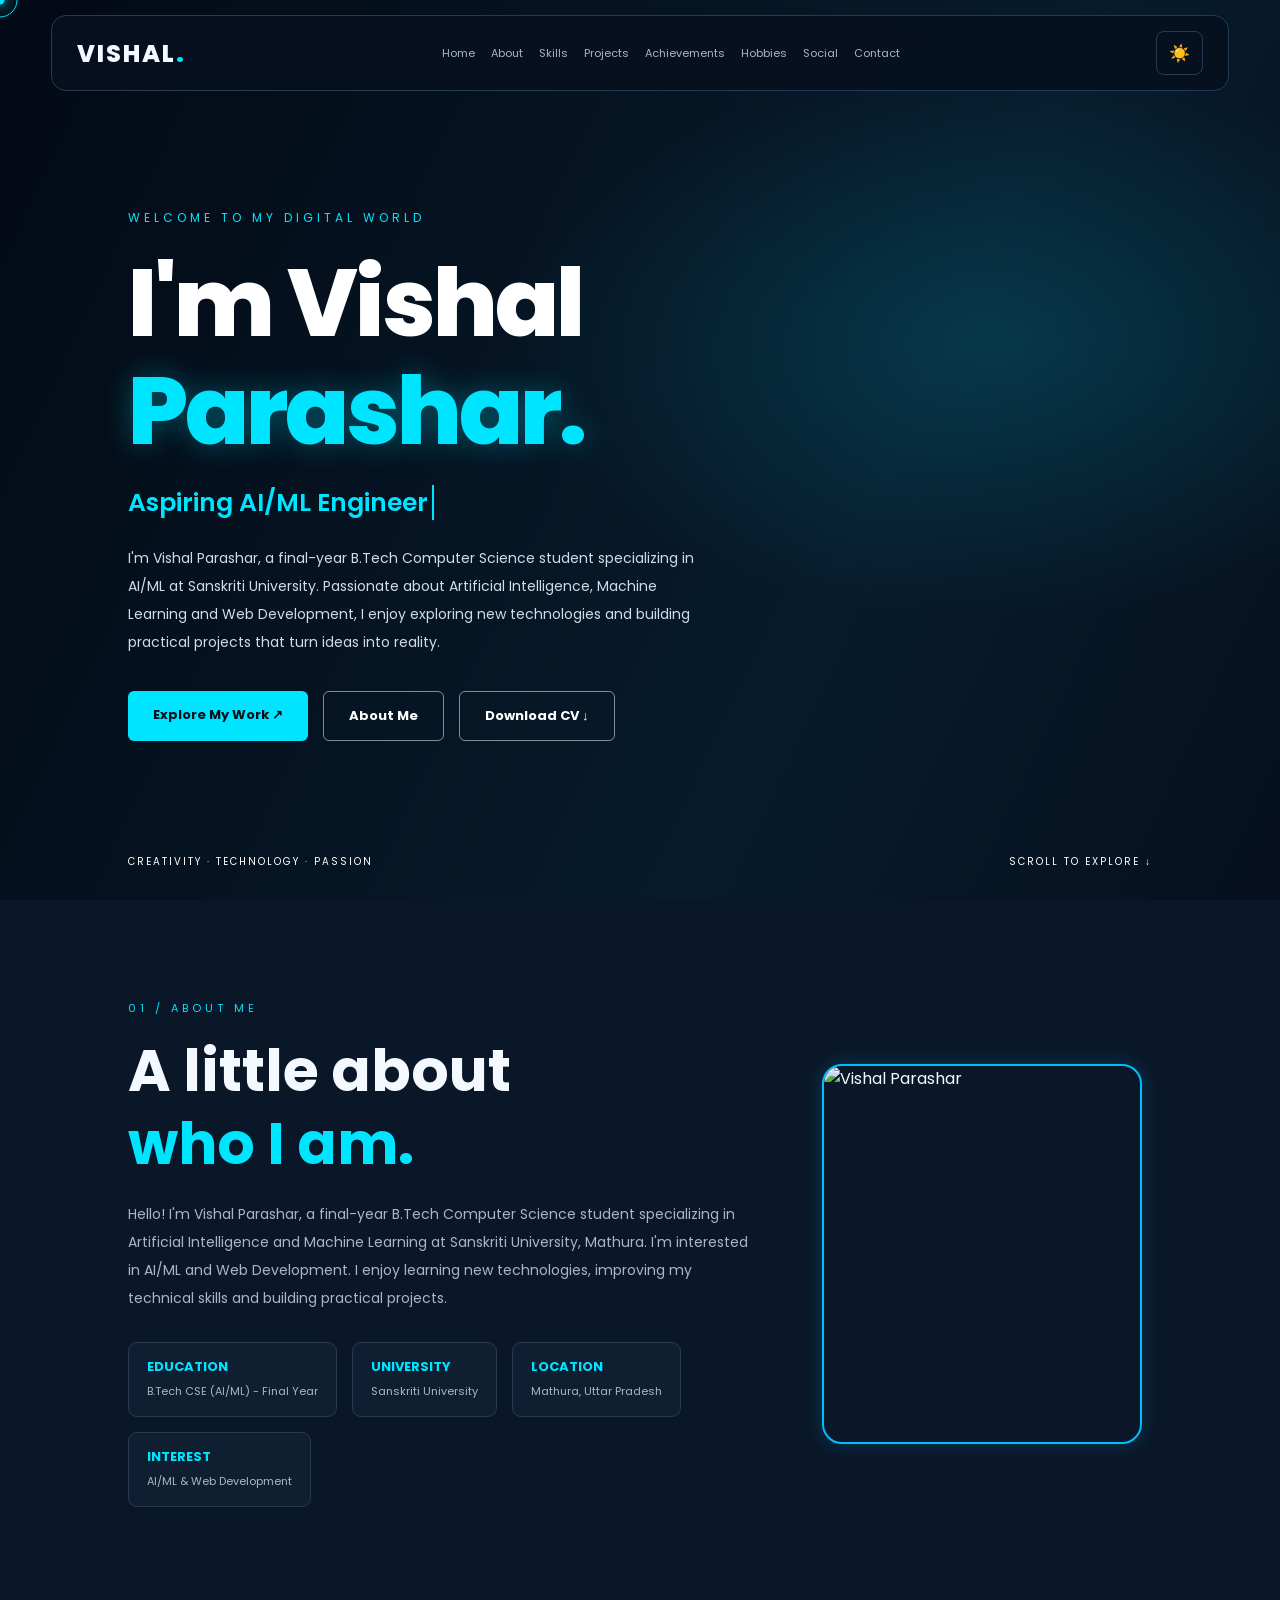
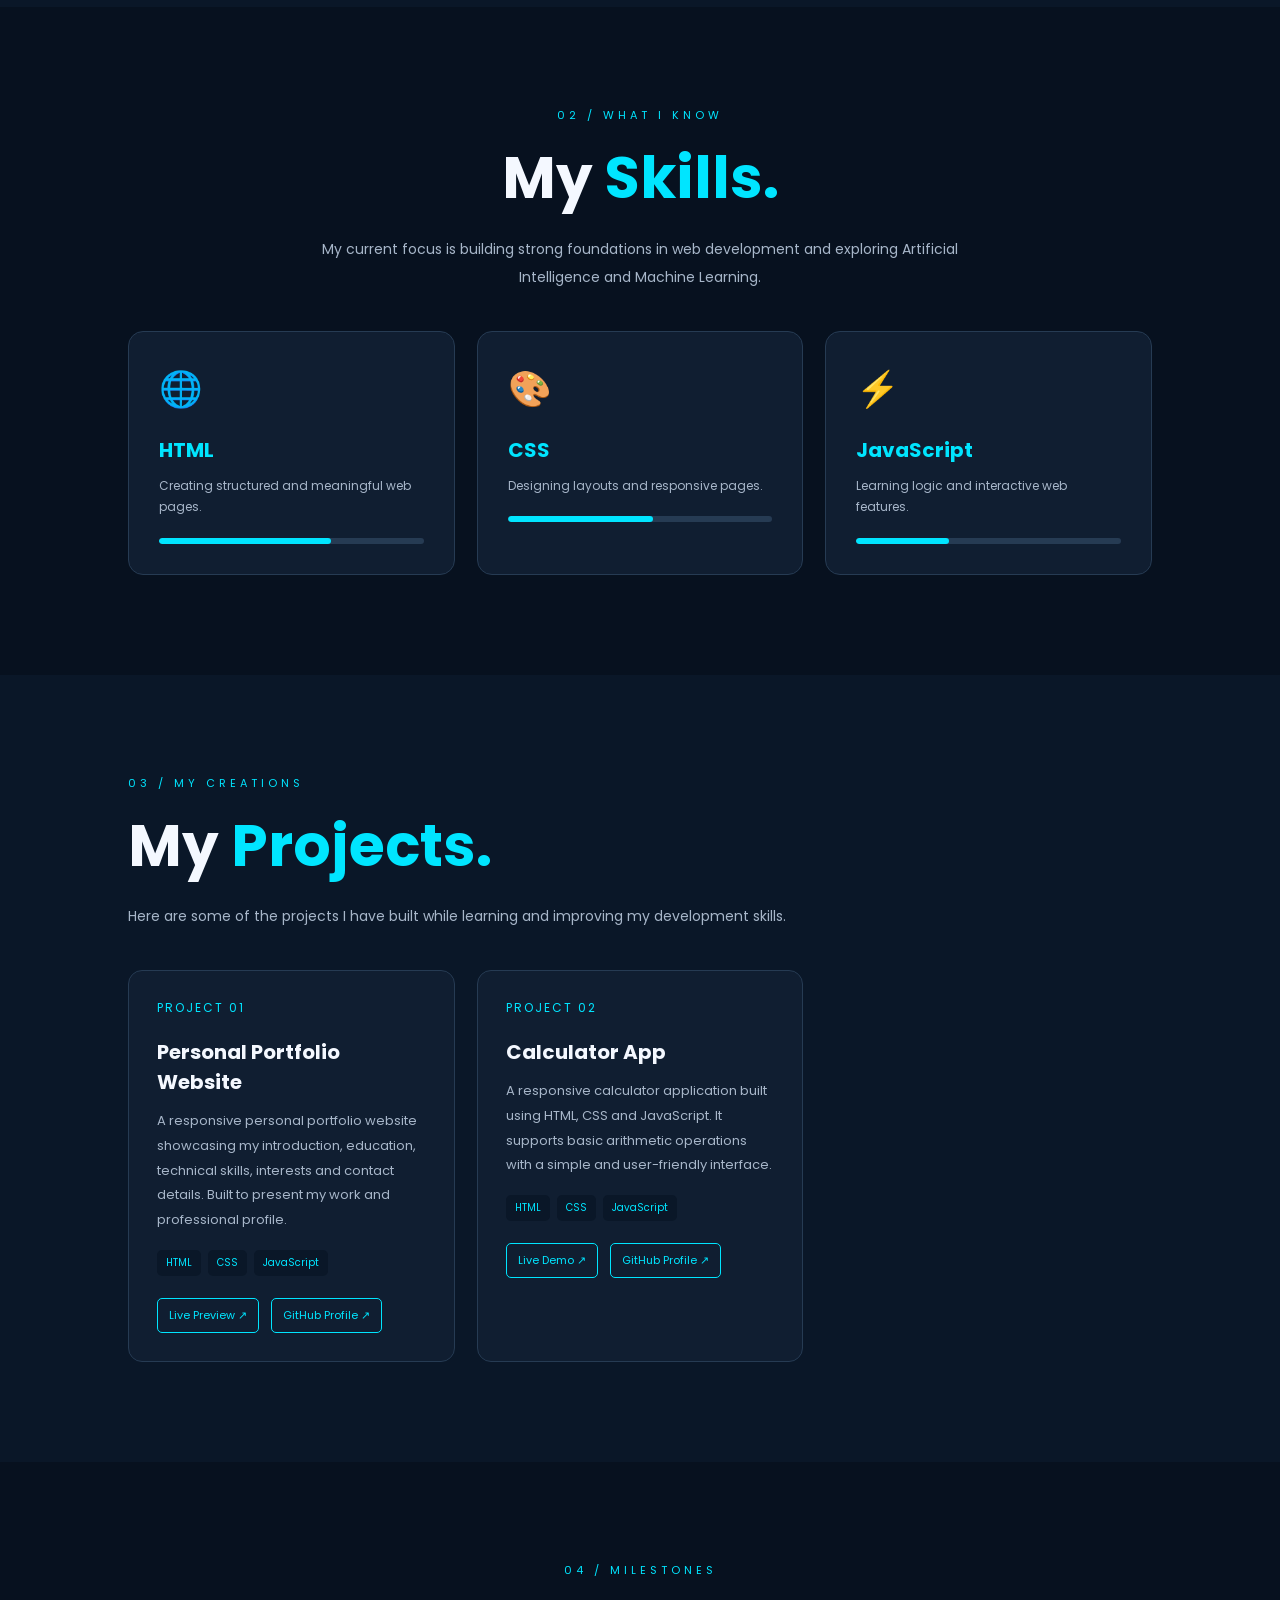
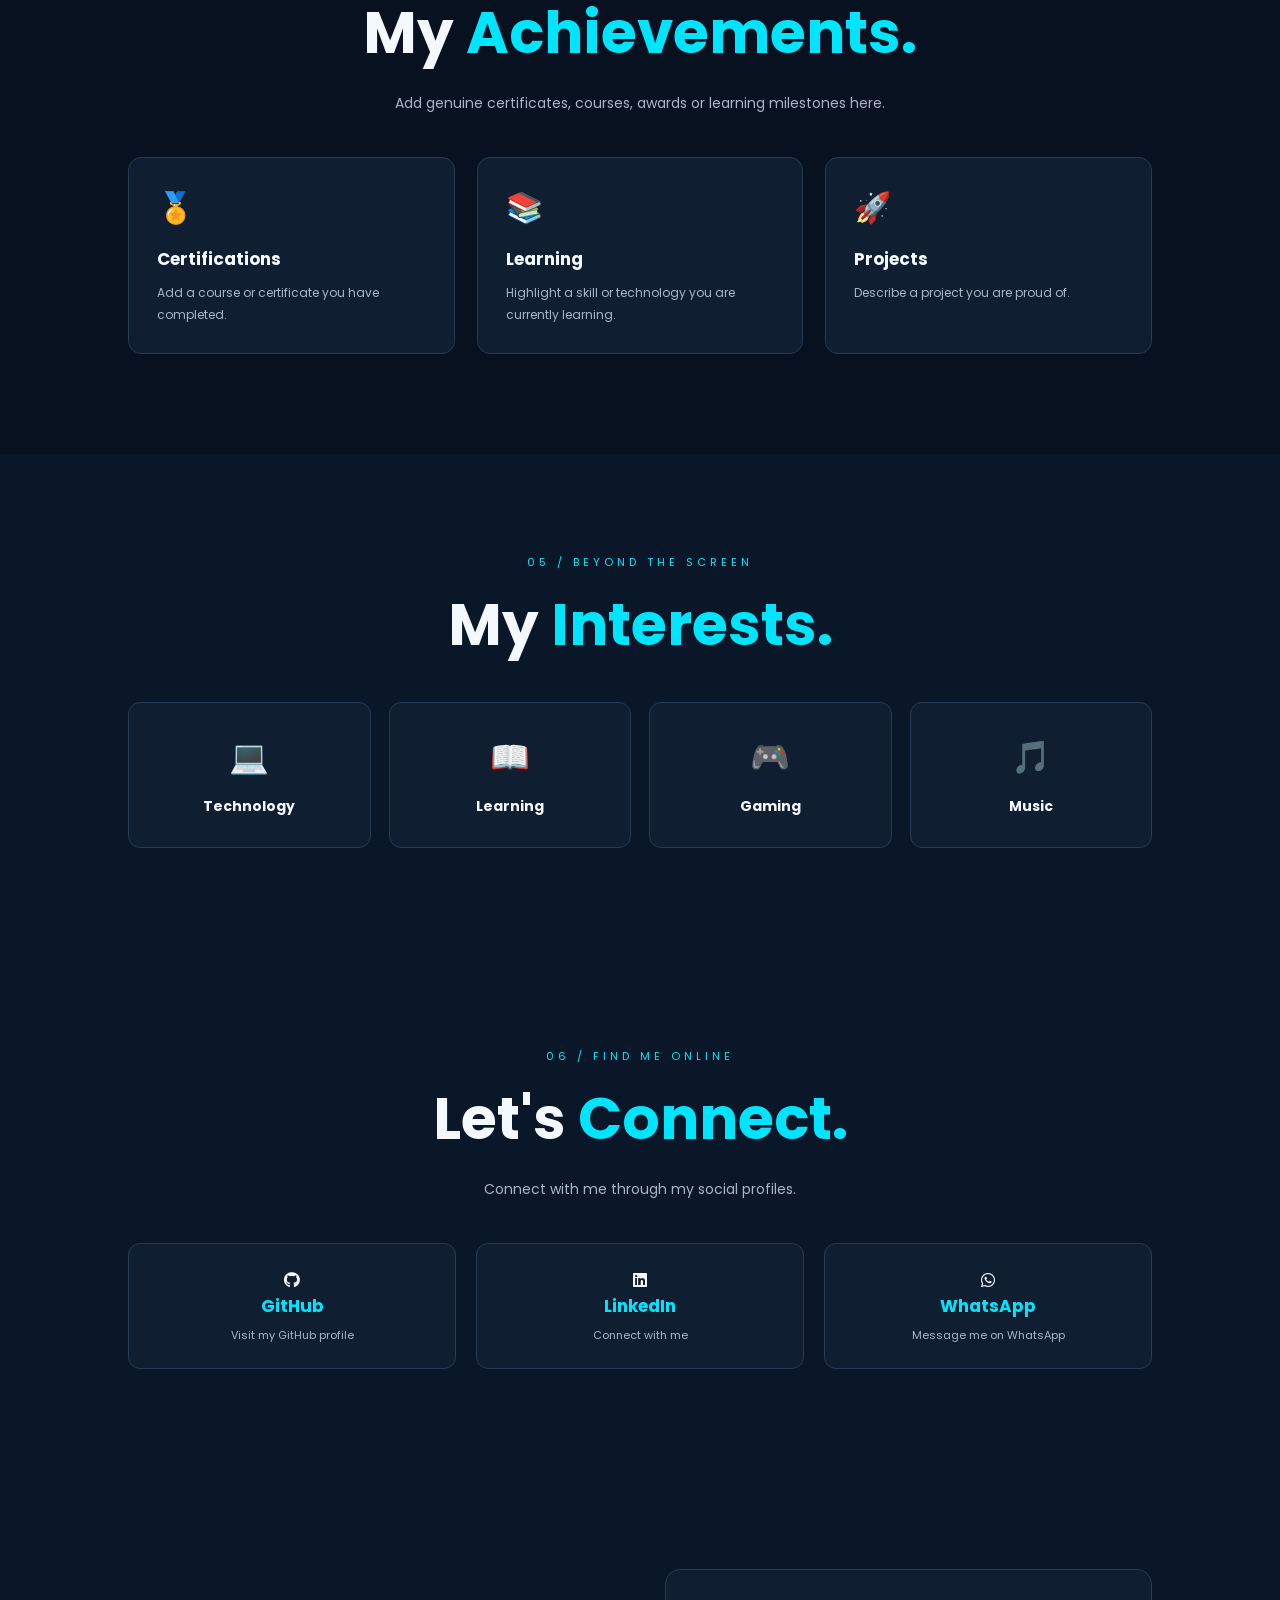
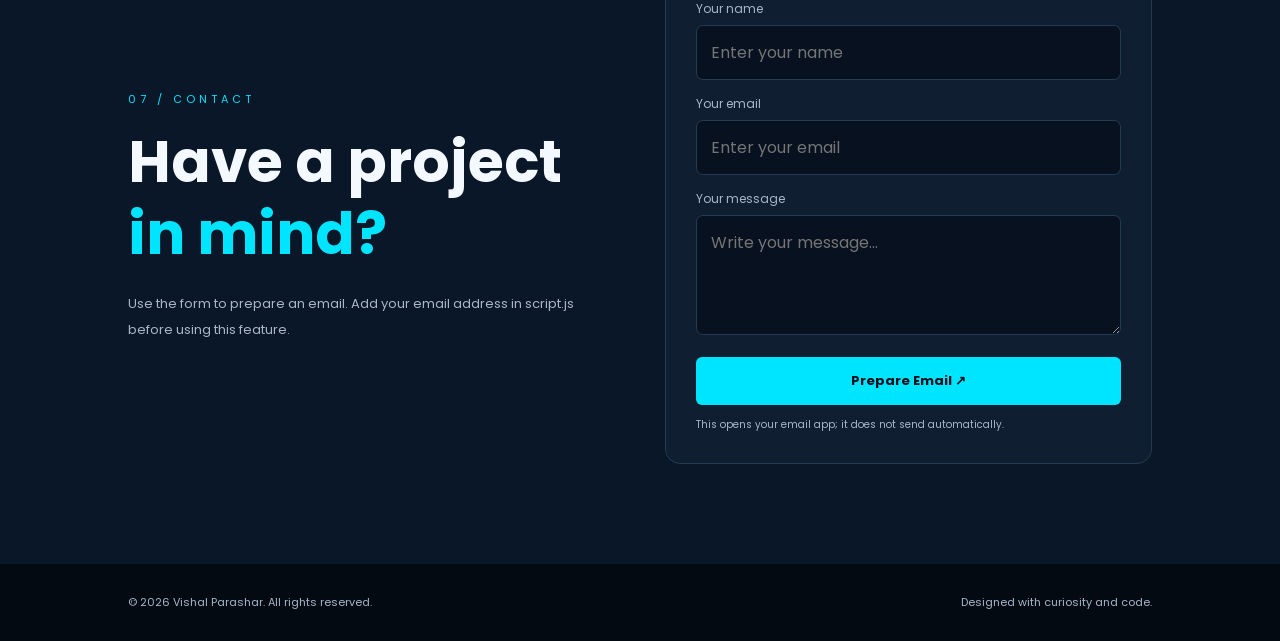
==== index.html @ f1e8339a "Add files via upload" ====
<!DOCTYPE html>
<html lang="en">

<head>
    <meta charset="UTF-8">
    <meta name="viewport" content="width=device-width, initial-scale=1.0">

    <meta name="description" content="Vishal Parashar's personal portfolio website.">

    <title>Vishal Parashar | Portfolio</title>

    <!-- Google Fonts -->
    <link rel="preconnect" href="https://fonts.googleapis.com">
    <link rel="preconnect" href="https://fonts.gstatic.com" crossorigin>

    <link href="https://fonts.googleapis.com/css2?family=Poppins:wght@300;400;500;600;700;800&display=swap" rel="stylesheet">

    <!-- Font Awesome Icons -->
    <link rel="stylesheet" href="https://cdnjs.cloudflare.com/ajax/libs/font-awesome/6.7.2/css/all.min.css">

    <!-- Main CSS -->
    <link rel="stylesheet" href="style.css">

    <!-- Main JavaScript -->
    <script src="script.js" defer></script>
</head>

<body>

    <!-- LOADER -->
    <div id="loader">
        <div class="loader-logo">VISHAL<span>.</span></div>
        <div class="loader-line"></div>
        <p>LOADING EXPERIENCE...</p>
    </div>

    <!-- CUSTOM CURSOR -->
    <div class="cursor-dot" id="cursorDot"></div>
    <div class="cursor-ring" id="cursorRing"></div>


    <!-- HEADER -->
    <header class="site-header">

        <a href="#home" class="logo">
            VISHAL<span>.</span>
        </a>

        <nav id="nav" aria-label="Main navigation">
            <a href="#home">Home</a>
            <a href="#about">About</a>
            <a href="#skills">Skills</a>
            <a href="#projects">Projects</a>
            <a href="#achievements">Achievements</a>
            <a href="#hobbies">Hobbies</a>
            <a href="#social">Social</a>
            <a href="#contact">Contact</a>
        </nav>

        <div class="nav-actions">

            <button class="theme-btn" id="themeBtn" type="button" aria-label="Toggle theme">
                ☀️
            </button>

            <button class="menu" id="menuBtn" type="button" aria-label="Open menu" aria-expanded="false">
                ☰
            </button>

        </div>

    </header>


    <!-- MAIN CONTENT -->
    <main>


        <!-- HOME SECTION -->
        
<section class="hero" id="home">

    <div class="hero-content">

        <div class="eyebrow">
            WELCOME TO MY DIGITAL WORLD
        </div>

        <h1>
            I'm Vishal<br>
            <span>Parashar.</span>
        </h1>

        <div class="typing-line">
            Aspiring <span id="typing"></span>
        </div>

        <p>
            I'm Vishal Parashar, a final-year B.Tech
            Computer Science student specializing in AI/ML
            at Sanskriti University.

            Passionate about Artificial Intelligence,
            Machine Learning and Web Development, I enjoy
            exploring new technologies and building
            practical projects that turn ideas into reality.
        </p>

        <div class="actions">

            <a href="#projects" class="btn btn-primary">
                Explore My Work ↗
            </a>

            <a href="#about" class="btn btn-outline">
                About Me
            </a>

            <a href="Vishal-CV.pdf" download class="btn btn-outline">
                Download CV ↓
            </a>

        </div>

    </div>

    <div class="hero-bottom">
        <span>CREATIVITY · TECHNOLOGY · PASSION</span>
        <a href="#about">SCROLL TO EXPLORE ↓</a>
    </div>

</section>


        <!-- ABOUT SECTION -->
        <section id="about" class="section alternate">

    <div class="about-grid">

        <div>

            <div class="section-tag">
                01 / ABOUT ME
            </div>

            <h2 class="section-title">
                A little about<br>
                <span>who I am.</span>
            </h2>

            <p class="section-desc">
                Hello! I'm Vishal Parashar, a final-year
                B.Tech Computer Science student specializing
                in Artificial Intelligence and Machine Learning
                at Sanskriti University, Mathura.

                I'm interested in AI/ML and Web Development.
                I enjoy learning new technologies, improving
                my technical skills and building practical projects.
            </p>

            <div class="about-details">

                <div class="detail">
                    <strong>EDUCATION</strong>
                    <small>B.Tech CSE (AI/ML) - Final Year</small>
                </div>

                <div class="detail">
                    <strong>UNIVERSITY</strong>
                    <small>Sanskriti University</small>
                </div>

                <div class="detail">
                    <strong>LOCATION</strong>
                    <small>Mathura, Uttar Pradesh</small>
                </div>

                <div class="detail">
                    <strong>INTEREST</strong>
                    <small>AI/ML & Web Development</small>
                </div>

            </div>

        </div>

        <div class="about-visual">

            <img src="images/vishal.png"
                 alt="Vishal Parashar"
                 class="about-photo">

        </div>

    </div>

</section>


        <!-- SKILLS SECTION -->
        <section id="skills" class="section">

            <div class="center">

                <div class="section-tag">
                    02 / WHAT I KNOW
                </div>

                <h2 class="section-title">
                    My <span>Skills.</span>
                </h2>

                <p class="section-desc">
                    My current focus is building strong foundations in web
                    development and exploring Artificial Intelligence
                    and Machine Learning.
                </p>

            </div>

            <div class="skills-grid">

                <article class="skill-card reveal">
                    <div class="skill-icon">🌐</div>
                    <h3>HTML</h3>
                    <p>Creating structured and meaningful web pages.</p>

                    <div class="skill-bar">
                        <span style="width: 65%"></span>
                    </div>
                </article>

                <article class="skill-card reveal">
                    <div class="skill-icon">🎨</div>
                    <h3>CSS</h3>
                    <p>Designing layouts and responsive pages.</p>

                    <div class="skill-bar">
                        <span style="width: 55%"></span>
                    </div>
                </article>

                <article class="skill-card reveal">
                    <div class="skill-icon">⚡</div>
                    <h3>JavaScript</h3>
                    <p>Learning logic and interactive web features.</p>

                    <div class="skill-bar">
                        <span style="width: 35%"></span>
                    </div>
                </article>

            </div>

        </section>


        <!-- PROJECTS SECTION -->
        
<!-- PROJECTS SECTION -->
<section id="projects" class="section alternate">

    <div class="section-tag">
        03 / MY CREATIONS
    </div>

    <h2 class="section-title">
        My <span>Projects.</span>
    </h2>

    <p class="section-desc">
        Here are some of the projects I have built
        while learning and improving my development skills.
    </p>

    <div class="projects-grid">

        <!-- PROJECT 01 -->
        <article class="project reveal">

            <div class="project-number">
                PROJECT 01
            </div>

            <h3>Personal Portfolio Website</h3>

            <p>
                A responsive personal portfolio website
                showcasing my introduction, education,
                technical skills, interests and contact details.
                Built to present my work and professional profile.
            </p>

            <div class="project-tags">
                <span>HTML</span>
                <span>CSS</span>
                <span>JavaScript</span>
            </div>

            <div class="project-links">

                <a href="#home">
                    Live Preview ↗
                </a>

                <a href="https://github.com/vishalsp668-ui"
                   target="_blank"
                   rel="noopener noreferrer">
                    GitHub Profile ↗
                </a>

            </div>

        </article>

<!-- PROJECT 02 -->
<article class="project reveal">

    <div class="project-number">
        PROJECT 02
    </div>

    <h3>Calculator App</h3>

    <p>
        A responsive calculator application built using
        HTML, CSS and JavaScript. It supports basic
        arithmetic operations with a simple and
        user-friendly interface.
    </p>

    <div class="project-tags">
        <span>HTML</span>
        <span>CSS</span>
        <span>JavaScript</span>
    </div>

    <div class="project-links">

        <a href="calculator/index.html" target="_blank"
           rel="noopener noreferrer">
            Live Demo ↗
        </a>

        <a href="https://github.com/vishalsp668-ui"
           target="_blank"
           rel="noopener noreferrer">
            GitHub Profile ↗
        </a>

    </div>

</article>

    </div>

</section>


        <!-- ACHIEVEMENTS SECTION -->
        <section id="achievements" class="section">

            <div class="center">

                <div class="section-tag">
                    04 / MILESTONES
                </div>

                <h2 class="section-title">
                    My <span>Achievements.</span>
                </h2>

                <p class="section-desc">
                    Add genuine certificates, courses, awards
                    or learning milestones here.
                </p>

            </div>

            <div class="achievement-grid">

                <article class="achievement reveal">
                    <div>🏅</div>
                    <h3>Certifications</h3>
                    <p>Add a course or certificate you have completed.</p>
                </article>

                <article class="achievement reveal">
                    <div>📚</div>
                    <h3>Learning</h3>
                    <p>Highlight a skill or technology you are currently learning.</p>
                </article>

                <article class="achievement reveal">
                    <div>🚀</div>
                    <h3>Projects</h3>
                    <p>Describe a project you are proud of.</p>
                </article>

            </div>

        </section>


        <!-- HOBBIES SECTION -->
        <section id="hobbies" class="section alternate">

            <div class="center">

                <div class="section-tag">
                    05 / BEYOND THE SCREEN
                </div>

                <h2 class="section-title">
                    My <span>Interests.</span>
                </h2>

            </div>

            <div class="hobby-grid">

                <div class="hobby reveal">
                    <div>💻</div>
                    <h3>Technology</h3>
                </div>

                <div class="hobby reveal">
                    <div>📖</div>
                    <h3>Learning</h3>
                </div>

                <div class="hobby reveal">
                    <div>🎮</div>
                    <h3>Gaming</h3>
                </div>

                <div class="hobby reveal">
                    <div>🎵</div>
                    <h3>Music</h3>
                </div>

            </div>

        </section>


        <!-- SOCIAL SECTION -->
<section id="social" class="section alternate">

    <div class="center">
        <div class="section-tag">06 / FIND ME ONLINE</div>

        <h2 class="section-title">
            Let's <span>Connect.</span>
        </h2>

        <p class="section-desc">
            Connect with me through my social profiles.
        </p>
    </div>

    <div class="social-grid">

        <!-- GITHUB -->
        <a href="https://github.com/vishalsp668-ui"
           target="_blank"
           rel="noopener noreferrer"
           class="social-card">

            <i class="fa-brands fa-github"></i>
            <h3>GitHub</h3>
            <p>Visit my GitHub profile</p>

        </a>

        <!-- LINKEDIN -->
        <a href="https://www.linkedin.com/in/vishal-parashar-6a8a18365"
           target="_blank"
           rel="noopener noreferrer"
           class="social-card">

            <i class="fa-brands fa-linkedin"></i>
            <h3>LinkedIn</h3>
            <p>Connect with me</p>

        </a>

        <!-- WHATSAPP -->
        <a href="https://wa.me/917060743149"
           target="_blank"
           rel="noopener noreferrer"
           class="social-card">

            <i class="fa-brands fa-whatsapp"></i>
            <h3>WhatsApp</h3>
            <p>Message me on WhatsApp</p>

        </a>

    </div>

</section>
                   

               
        


        <!-- CONTACT SECTION -->
        <section id="contact" class="section alternate">

            <div class="contact-grid">

                <div class="contact-info">

                    <div class="section-tag">
                        07 / CONTACT
                    </div>

                    <h2 class="section-title">
                        Have a project<br>
                        <span>in mind?</span>
                    </h2>

                    <p>
                        Use the form to prepare an email.
                        Add your email address in script.js
                        before using this feature.
                    </p>

                </div>


                <form class="contact-form" id="contactForm">

                    <label for="name">Your name</label>
                    <input
                        id="name"
                        name="name"
                        type="text"
                        placeholder="Enter your name"
                        required
                    >

                    <label for="senderEmail">Your email</label>
                    <input
                        id="senderEmail"
                        name="email"
                        type="email"
                        placeholder="Enter your email"
                        required
                    >

                    <label for="message">Your message</label>
                    <textarea
                        id="message"
                        name="message"
                        placeholder="Write your message..."
                        required
                    ></textarea>

                    <button class="btn btn-primary" type="submit">
                        Prepare Email ↗
                    </button>

                    <p class="form-note">
                        This opens your email app; it does not send automatically.
                    </p>

                </form>

            </div>

        </section>

    </main>


    <!-- FOOTER -->
    <footer>

        <p>
            © <span id="year"></span> Vishal Parashar. All rights reserved.
        </p>

        <p>
            Designed with curiosity and code.
        </p>

    </footer>


    <!-- BACK TO TOP BUTTON -->
    <button id="topBtn" type="button" aria-label="Back to top">
        ↑
    </button>

</body>
</html>
---- style.css ----
/* ================================
   MAIN STYLESHEET
================================ */

:root {
    --bg: #07111f;
    --panel: #101e31;
    --panel2: #0a1728;
    --text: #f4f8ff;
    --muted: #a7b6c9;
    --blue: #00e5ff;
    --border: #263b53;
    --header: rgba(7, 17, 31, .88);
}

body.light {
    --bg: #edf4fa;
    --panel: #fff;
    --panel2: #e3edf6;
    --text: #102238;
    --muted: #52677e;
    --blue: #007eaa;
    --border: #c5d5e4;
    --header: rgba(240, 247, 252, .9);
}

/* RESET */

* {
    margin: 0;
    padding: 0;
    box-sizing: border-box;
    scroll-behavior: smooth;
}

body {
    font-family: 'Poppins', sans-serif;
    background: var(--bg);
    color: var(--text);
    overflow-x: hidden;
    transition: background .3s, color .3s;
}

a {
    color: inherit;
    text-decoration: none;
}

button, input, textarea {
    font: inherit;
}

/* LOADER */

#loader {
    position: fixed;
    inset: 0;
    z-index: 99999;
    background: #06101e;
    display: flex;
    flex-direction: column;
    align-items: center;
    justify-content: center;
    transition: opacity .7s, visibility .7s;
}

#loader.hide {
    opacity: 0;
    visibility: hidden;
    pointer-events: none;
}

.loader-logo, .logo {
    font-weight: 800;
    letter-spacing: 2px;
}

.loader-logo {
    font-size: 55px;
    letter-spacing: 5px;
    color: white;
}

.loader-logo span, .logo span {
    color: var(--blue);
}

.loader-line {
    width: 180px;
    height: 3px;
    margin-top: 25px;
    background: #25384d;
    overflow: hidden;
    border-radius: 10px;
}

.loader-line::after {
    content: "";
    display: block;
    width: 40%;
    height: 100%;
    background: var(--blue);
    animation: loading 1.2s infinite;
}

#loader p {
    color: var(--muted);
    margin-top: 18px;
    font-size: 11px;
    letter-spacing: 3px;
}

@keyframes loading {
    from { transform: translateX(-100%); }
    to { transform: translateX(350%); }
}

/* CUSTOM CURSOR */

.cursor-dot, .cursor-ring {
    position: fixed;
    pointer-events: none;
    transform: translate(-50%, -50%);
    border-radius: 50%;
}

.cursor-dot {
    width: 9px;
    height: 9px;
    background: var(--blue);
    box-shadow: 0 0 12px var(--blue), 0 0 25px var(--blue);
    z-index: 10000;
}

.cursor-ring {
    width: 35px;
    height: 35px;
    border: 1px solid var(--blue);
    z-index: 9999;
}

/* HEADER */

.site-header {
    position: fixed;
    top: 15px;
    left: 4%;
    width: 92%;
    z-index: 1000;
    padding: 15px 25px;
    display: flex;
    align-items: center;
    justify-content: space-between;
    gap: 18px;
    background: var(--header);
    border: 1px solid var(--border);
    border-radius: 15px;
    backdrop-filter: blur(18px);
}

.logo {
    font-size: 24px;
    white-space: nowrap;
}

nav {
    display: flex;
    align-items: center;
    gap: 16px;
}

nav a {
    color: var(--muted);
    font-size: 11px;
    transition: .3s;
}

nav a:hover {
    color: var(--blue);
}

.nav-actions {
    display: flex;
    align-items: center;
    gap: 12px;
}

.theme-btn, .menu {
    background: transparent;
    color: var(--text);
    border: 1px solid var(--border);
    border-radius: 8px;
    padding: 8px 12px;
    cursor: pointer;
    font-size: 17px;
}

.menu {
    display: none;
}

/* HERO SECTION */

.hero {
    min-height: 100vh;
    position: relative;
    display: flex;
    align-items: center;
    padding: 160px 10% 110px;
    background:
        radial-gradient(ellipse at 78% 38%, rgba(0,229,255,.15), transparent 35%),
        linear-gradient(115deg, #030914, #071b2c 65%, #06101e);
}

.hero-content {
    max-width: 760px;
    position: relative;
    z-index: 2;
    animation: up 1s ease;
}

.eyebrow, .section-tag {
    color: var(--blue);
    font-size: 12px;
    letter-spacing: 4px;
    margin-bottom: 22px;
}

.hero h1 {
    font-size: clamp(48px, 8vw, 95px);
    line-height: 1.13;
    letter-spacing: -3px;
    font-weight: 800;
    color: white;
}

.hero h1 span {
    color: var(--blue);
    text-shadow: 0 0 30px #00e5ff50;
}

.typing-line {
    color: var(--blue);
    font-size: clamp(17px, 3vw, 25px);
    font-weight: 600;
    margin-top: 20px;
    min-height: 40px;
}

.typing-line span {
    border-right: 2px solid var(--blue);
    padding-right: 4px;
    animation: blink .7s infinite;
}

@keyframes blink {
    50% { border-color: transparent; }
}

.hero p {
    color: #d1dbea;
    max-width: 570px;
    line-height: 2;
    margin-top: 20px;
    font-size: 14px;
}

.actions {
    display: flex;
    gap: 15px;
    flex-wrap: wrap;
    margin-top: 35px;
}

.btn {
    display: inline-block;
    padding: 14px 25px;
    border-radius: 6px;
    font-size: 13px;
    font-weight: 700;
    transition: .3s;
    cursor: pointer;
    border: none;
    text-align: center;
}

.btn-primary {
    background: var(--blue);
    color: #06111d;
}

.btn-outline {
    border: 1px solid #ffffff80;
    color: white;
    background: transparent;
}

.btn:hover {
    transform: translateY(-4px);
    box-shadow: 0 0 25px #00e5ff45;
}

.hero-bottom {
    position: absolute;
    bottom: 30px;
    left: 10%;
    right: 10%;
    display: flex;
    justify-content: space-between;
    gap: 15px;
    font-size: 10px;
    letter-spacing: 2px;
    color: white;
}

/* COMMON SECTIONS */

.section {
    padding: 100px 10%;
    scroll-margin-top: 75px;
    background: var(--bg);
}

.alternate {
    background: var(--panel2);
}

.section-tag {
    font-size: 11px;
    margin-bottom: 18px;
}

.section-title {
    font-size: clamp(35px, 5vw, 58px);
    line-height: 1.25;
    margin-bottom: 20px;
}

.section-title span {
    color: var(--blue);
}

.section-desc {
    color: var(--muted);
    line-height: 2;
    font-size: 14px;
    max-width: 680px;
}

.center {
    text-align: center;
}

.center .section-desc {
    margin: auto;
}

/* ABOUT */

.about-grid {
    display: grid;
    grid-template-columns: 1.3fr .7fr;
    gap: 50px;
    align-items: center;
}

.about-details {
    display: flex;
    gap: 15px;
    flex-wrap: wrap;
    margin-top: 30px;
}

.detail {
    padding: 14px 18px;
    background: var(--panel);
    border-radius: 9px;
    border: 1px solid var(--border);
}

.detail strong {
    display: block;
    color: var(--blue);
    font-size: 13px;
}

.detail small {
    color: var(--muted);
    font-size: 11px;
}

.about-visual {
    min-height: 310px;
    border: 1px solid var(--blue);
    border-radius: 18px;
    background: linear-gradient(145deg, #07506b, #10243c);
    display: flex;
    flex-direction: column;
    align-items: center;
    justify-content: center;
    gap: 12px;
}

.avatar-placeholder {
    font-size: 110px;
}

.about-visual p {
    font-size: 11px;
    color: #d1dbea;
}

/* SKILLS */

.skills-grid, .projects-grid, .achievement-grid {
    display: grid;
    grid-template-columns: repeat(3, 1fr);
    gap: 22px;
    margin-top: 40px;
}

.skill-card {
    padding: 30px;
    border-radius: 15px;
    background: var(--panel);
    border: 1px solid var(--border);
    transition: .35s;
}

.skill-card:hover,
.project:hover,
.hobby:hover,
.social-card:hover {
    transform: translateY(-7px);
    border-color: var(--blue);
}

.skill-icon {
    font-size: 35px;
    margin-bottom: 20px;
}

.skill-card h3 {
    color: var(--blue);
    font-size: 20px;
}

.skill-card p {
    color: var(--muted);
    font-size: 12px;
    line-height: 1.8;
    margin-top: 10px;
}

.skill-bar {
    height: 6px;
    background: var(--border);
    margin-top: 20px;
    border-radius: 20px;
    overflow: hidden;
}

.skill-bar span {
    display: block;
    height: 100%;
    background: var(--blue);
    border-radius: 20px;
}

/* PROJECTS */

.project {
    padding: 28px;
    background: var(--panel);
    border: 1px solid var(--border);
    border-radius: 14px;
    transition: .35s;
}

.project-number {
    color: var(--blue);
    font-size: 12px;
    letter-spacing: 2px;
}

.project h3 {
    margin: 20px 0 12px;
    font-size: 20px;
}

.project p {
    color: var(--muted);
    font-size: 13px;
    line-height: 1.9;
}

.project-tags, .project-links {
    display: flex;
    gap: 7px;
    flex-wrap: wrap;
    margin-top: 17px;
}

.project-tags span {
    padding: 5px 9px;
    border-radius: 5px;
    background: var(--panel2);
    color: var(--blue);
    font-size: 10px;
}

.project-links {
    gap: 12px;
    margin-top: 22px;
}

.project-links a {
    font-size: 11px;
    color: var(--blue);
    border: 1px solid var(--blue);
    border-radius: 5px;
    padding: 8px 11px;
}

.project-links a:hover {
    background: var(--blue);
    color: #06111d;
}

/* ACHIEVEMENTS */

.achievement {
    padding: 28px;
    background: var(--panel);
    border-radius: 13px;
    border: 1px solid var(--border);
}

.achievement div {
    font-size: 30px;
    margin-bottom: 15px;
}

.achievement h3 {
    font-size: 17px;
}

.achievement p {
    color: var(--muted);
    font-size: 12px;
    line-height: 1.8;
    margin-top: 10px;
}

/* HOBBIES */

.hobby-grid {
    display: grid;
    grid-template-columns: repeat(4, 1fr);
    gap: 18px;
    margin-top: 40px;
}

.hobby {
    background: var(--panel);
    padding: 30px 15px;
    text-align: center;
    border-radius: 12px;
    border: 1px solid var(--border);
    transition: .3s;
}

.hobby div {
    font-size: 32px;
    margin-bottom: 15px;
}

.hobby h3 {
    font-size: 14px;
}

/* SOCIAL */

.social-grid {
    display: grid;
    grid-template-columns: repeat(3, 1fr);
    gap: 20px;
    margin-top: 40px;
}

.social-card {
    padding: 24px;
    text-align: center;
    border: 1px solid var(--border);
    background: var(--panel);
    border-radius: 12px;
    transition: .3s;
}

.social-card h3 {
    color: var(--blue);
    font-size: 17px;
}

.social-card p {
    color: var(--muted);
    font-size: 11px;
    margin-top: 8px;
}

/* CONTACT */

.contact-grid {
    display: grid;
    grid-template-columns: 1fr 1fr;
    gap: 50px;
    align-items: center;
}

.contact-info p {
    color: var(--muted);
    margin-top: 20px;
    font-size: 13px;
    line-height: 2;
}

.contact-form {
    background: var(--panel);
    padding: 30px;
    border-radius: 15px;
    border: 1px solid var(--border);
}

.contact-form label {
    display: block;
    font-size: 12px;
    color: var(--muted);
    margin-bottom: 7px;
}

.contact-form input,
.contact-form textarea {
    width: 100%;
    padding: 14px;
    margin-bottom: 15px;
    background: var(--bg);
    color: var(--text);
    border: 1px solid var(--border);
    border-radius: 7px;
    outline: none;
}

.contact-form input:focus,
.contact-form textarea:focus {
    border-color: var(--blue);
}

.contact-form textarea {
    resize: vertical;
    min-height: 120px;
}

.contact-form button {
    width: 100%;
}

.form-note {
    color: var(--muted);
    font-size: 10px;
    margin-top: 12px;
    line-height: 1.6;
}

/* FOOTER */

footer {
    padding: 30px 10%;
    background: #040a12;
    display: flex;
    align-items: center;
    justify-content: space-between;
    gap: 20px;
}

footer p {
    color: var(--muted);
    font-size: 11px;
}

/* BACK TO TOP */

#topBtn {
    position: fixed;
    bottom: 25px;
    right: 25px;
    z-index: 900;
    width: 45px;
    height: 45px;
    border-radius: 50%;
    border: none;
    background: var(--blue);
    color: #06111d;
    font-size: 20px;
    cursor: pointer;
    display: none;
    box-shadow: 0 0 20px #00e5ff60;
}

#topBtn.show {
    display: block;
}

/* SCROLL ANIMATION */

.reveal {
    opacity: 0;
    transform: translateY(30px);
    transition: opacity .7s, transform .7s;
}

.reveal.show {
    opacity: 1;
    transform: translateY(0);
}

@keyframes up {
    from {
        opacity: 0;
        transform: translateY(35px);
    }
    to {
        opacity: 1;
        transform: translateY(0);
    }
}

/* RESPONSIVE DESIGN */

@media (pointer: coarse) {
    .cursor-dot, .cursor-ring {
        display: none;
    }
}

@media (max-width: 950px) {
    nav {
        gap: 10px;
    }

    nav a {
        font-size: 10px;
    }

    .site-header {
        padding: 14px 18px;
    }
}

@media (max-width: 850px) {
    .menu {
        display: block;
    }

    nav {
        display: none;
        position: absolute;
        top: 65px;
        left: 0;
        width: 100%;
        padding: 22px;
        flex-direction: column;
        align-items: flex-start;
        background: var(--panel);
        border: 1px solid var(--border);
        border-radius: 12px;
    }

    nav.active {
        display: flex;
    }

    nav a {
        font-size: 13px;
    }

    .hero {
        padding: 165px 7% 120px;
    }

    .hero h1 {
        letter-spacing: -2px;
    }

    .hero-bottom {
        left: 7%;
        right: 7%;
        font-size: 8px;
    }

    .section {
        padding: 80px 7%;
    }

    .about-grid, .contact-grid {
        grid-template-columns: 1fr;
    }

    .skills-grid, .projects-grid, .achievement-grid {
        grid-template-columns: 1fr;
    }

    .hobby-grid {
        grid-template-columns: repeat(2, 1fr);
    }

    .social-grid {
        grid-template-columns: 1fr;
    }

    footer {
        flex-direction: column;
        text-align: center;
    }
}

@media (max-width: 420px) {
    .site-header {
        left: 3%;
        width: 94%;
    }

    .logo {
        font-size: 20px;
    }

    .hero h1 {
        font-size: 48px;
    }

    .actions .btn {
        width: 100%;
    }

    .hero-bottom {
        letter-spacing: 1px;
    }
}

/* REDUCED MOTION */

@media (prefers-reduced-motion: reduce) {
    *, *::before, *::after {
        scroll-behavior: auto !important;
        animation-duration: .01ms !important;
        transition-duration: .01ms !important;
    }
}  
/* Profile photo size fix */
.about-visual .about-photo {
    width: 280px;
    max-width: 100%;
    height: 320px;
    object-fit: cover;
    border-radius: 20px;
    border: 2px solid #00bfff;
    box-shadow: 0 0 20px rgba(0, 191, 255, 0.2);
    display: block;
    margin: auto;
}
/* Remove extra photo container box */
.about-visual {
    background: transparent !important;
    border: none !important;
    box-shadow: none !important;
    padding: 0 !important;
}

/* Final profile photo design */
.about-visual .about-photo {
    width: 320px;
    max-width: 100%;
    height: 380px;
    object-fit: cover;
    border-radius: 20px;
    border: 2px solid #00bfff;
    display: block;
    margin: auto;
}
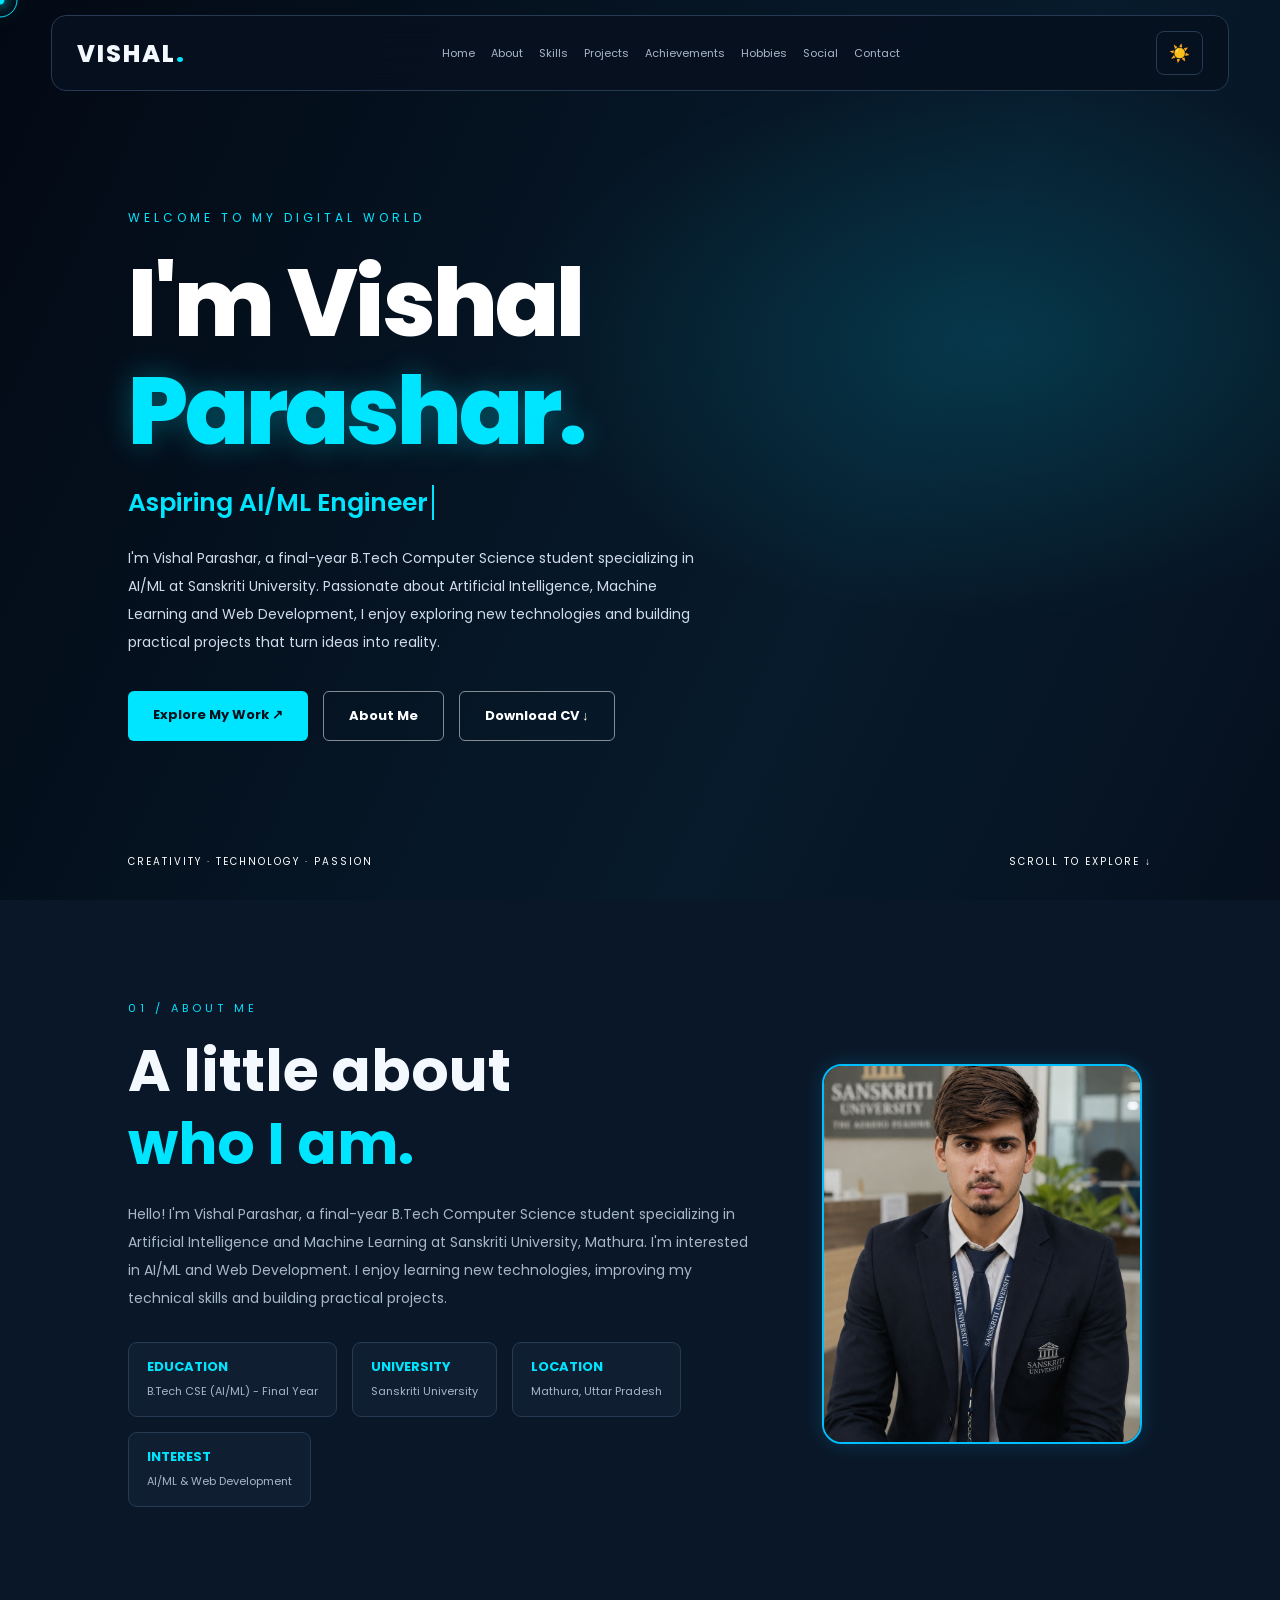
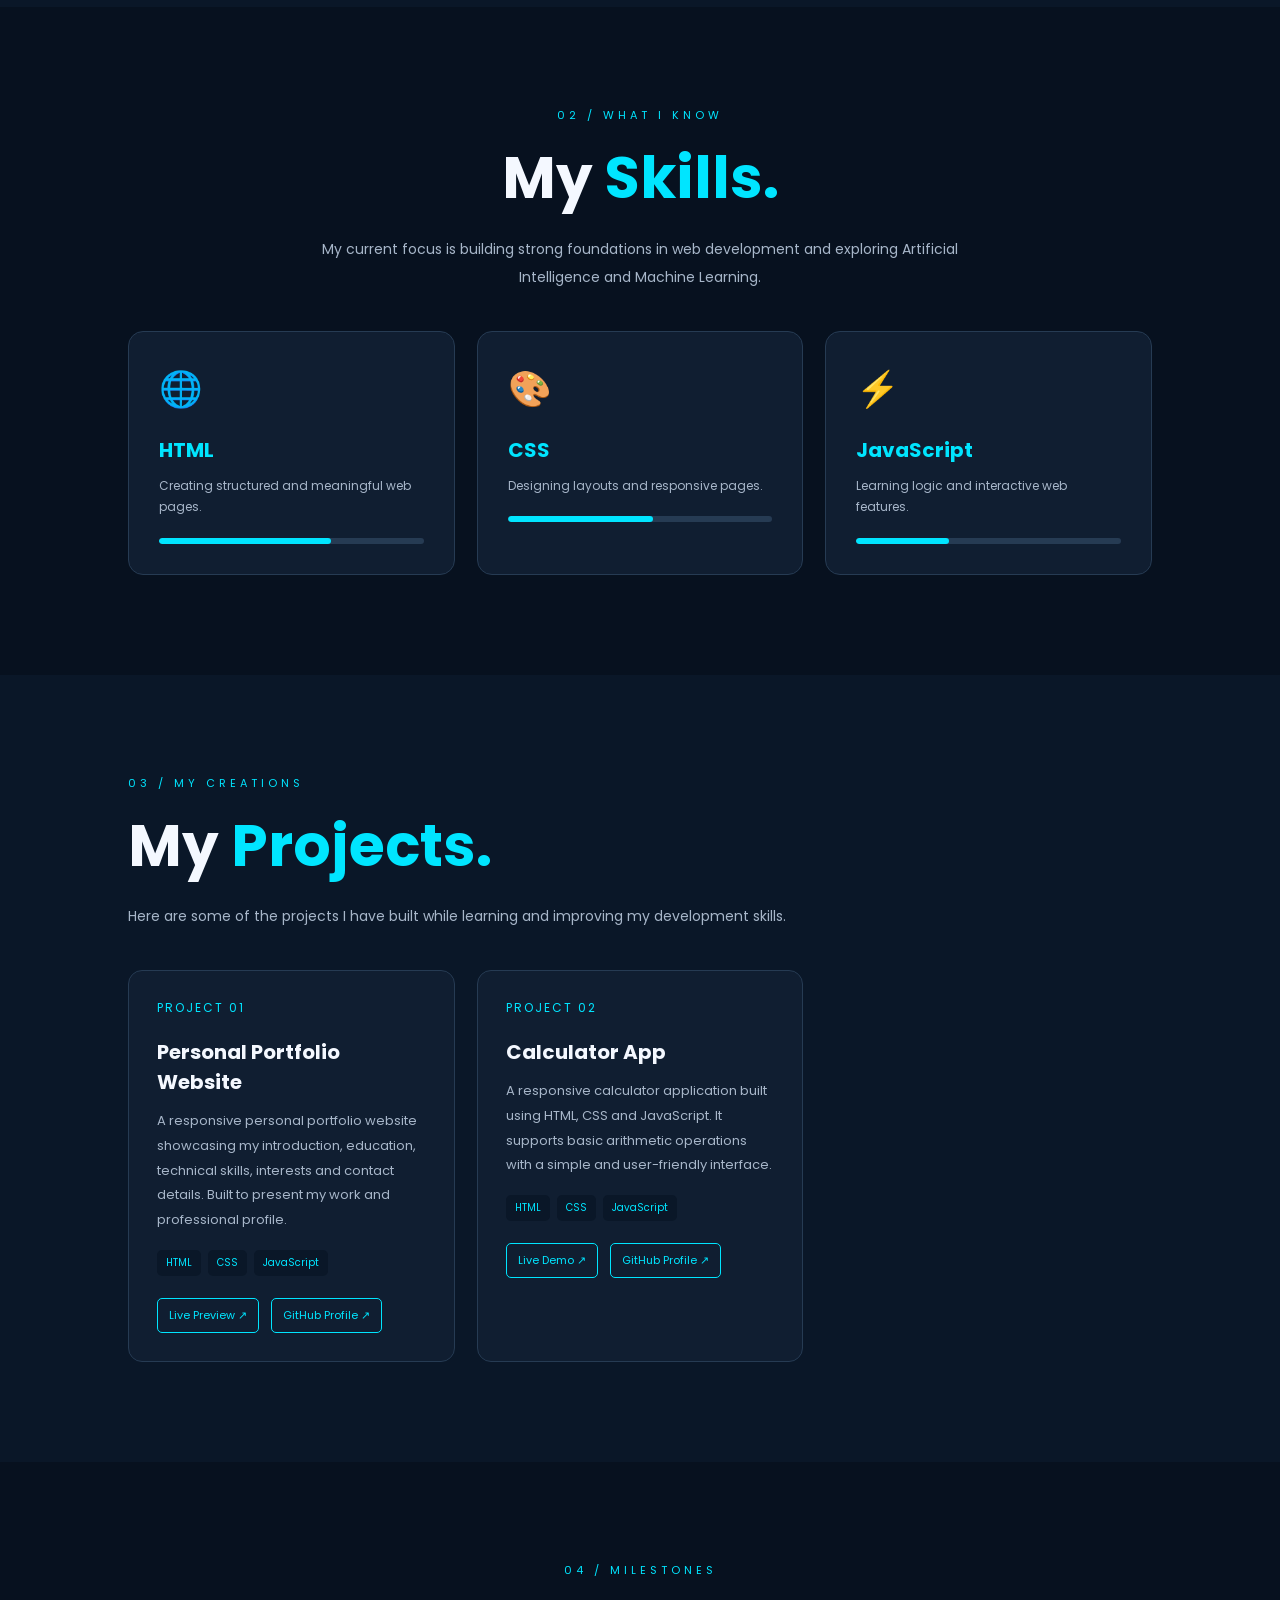
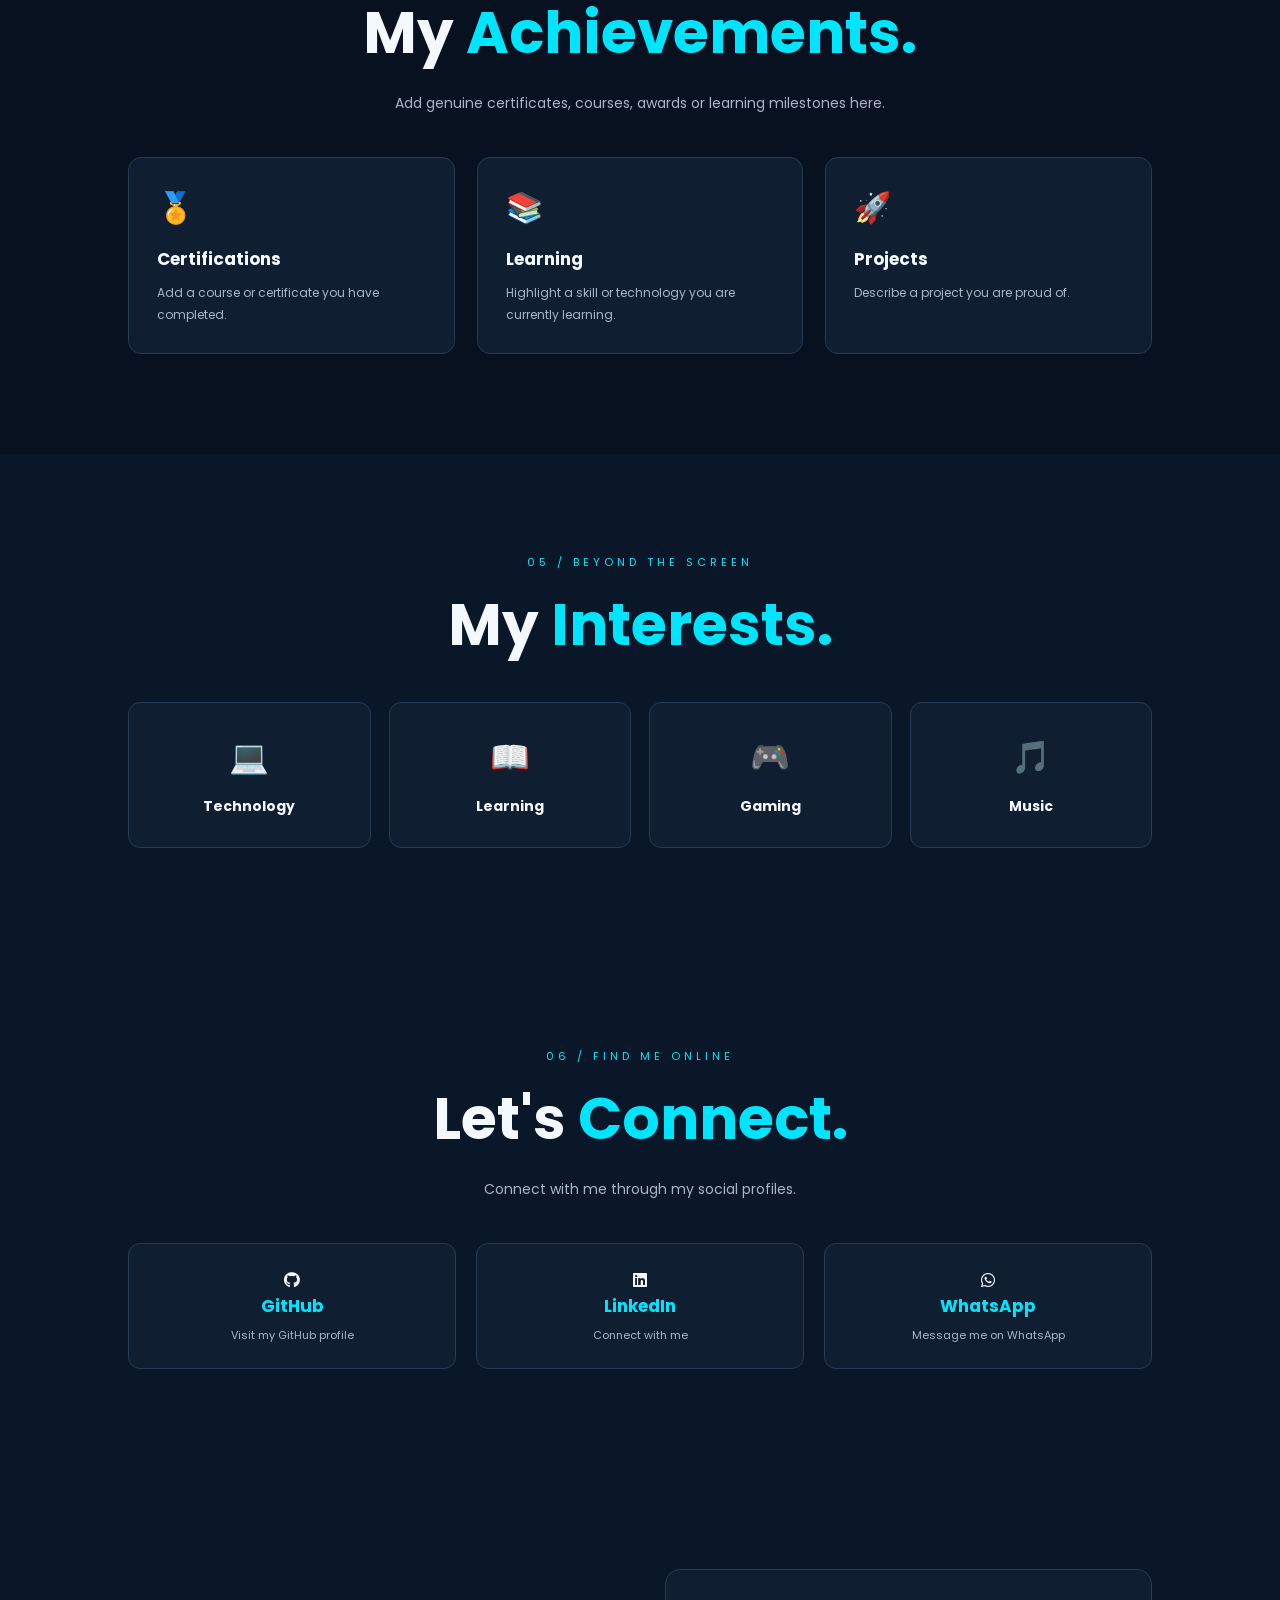
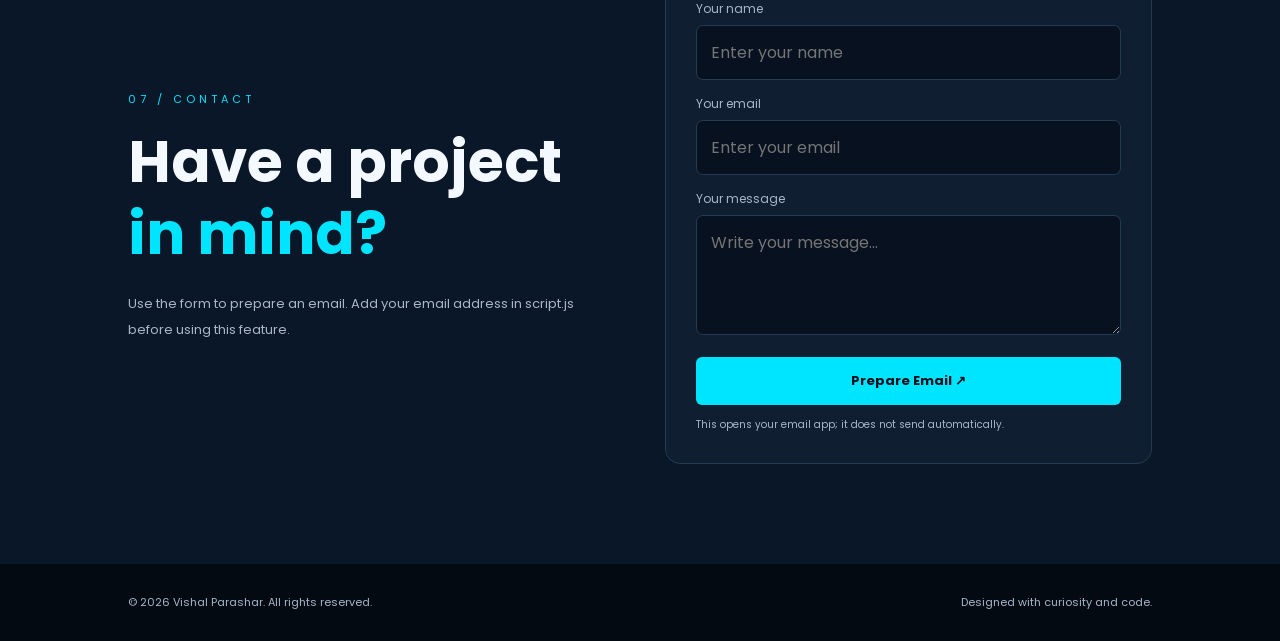
==== commit eda103e0: "Fix image source path in index.html Updated image source path for the about section." ====
--- a/index.html
+++ b/index.html
@@ -1,6 +1,6 @@
 <!DOCTYPE html>
 <html lang="en">
-
+    
 <head>
     <meta charset="UTF-8">
     <meta name="viewport" content="width=device-width, initial-scale=1.0">
@@ -187,7 +187,7 @@
 
         <div class="about-visual">
 
-            <img src="images/vishal.png"
+            <img src="vishal.png"
                  alt="Vishal Parashar"
                  class="about-photo">
 
@@ -597,4 +597,4 @@
     </button>
 
 </body>
-</html>+</html>
